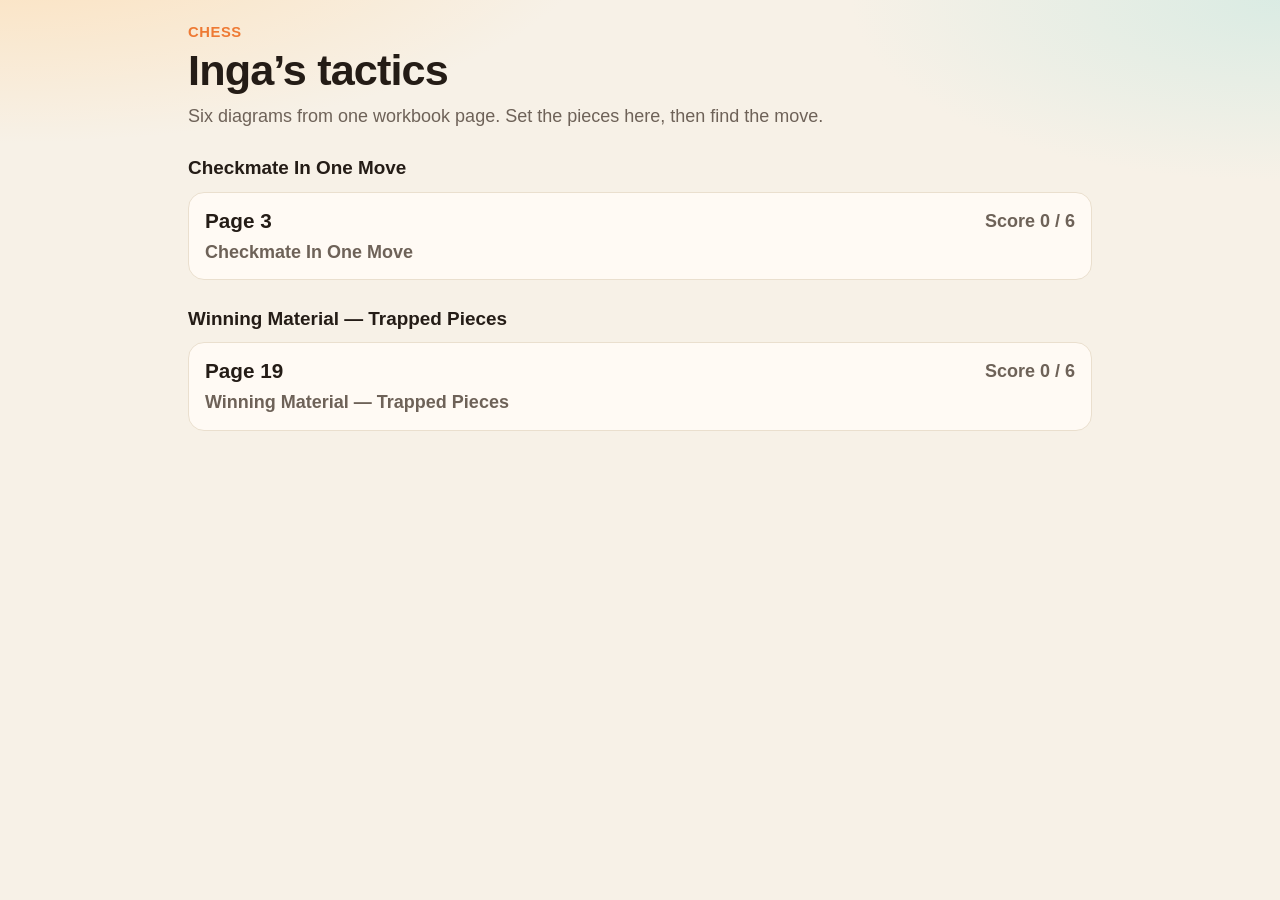
==== chess/index.html @ a0900804 "Add Inga’s chess tactics pages for two workbook sheets. Serve a private practice app at chess/ with " ====
<!DOCTYPE html>
<html lang="en">
<head>
  <meta charset="utf-8">
  <meta name="viewport" content="width=device-width, initial-scale=1, viewport-fit=cover">
  <meta name="robots" content="noindex, nofollow">
  <title>Inga’s chess</title>
  <meta name="theme-color" content="#f7f1e7">
  <meta name="color-scheme" content="light">
  <link rel="stylesheet" href="vendor/chessground.base.css">
  <link rel="stylesheet" href="vendor/chessground.brown.css">
  <link rel="stylesheet" href="vendor/chessground.cburnett.css">
  <link rel="stylesheet" href="styles.css">
</head>
<body>
  <main id="view-list" class="view"></main>
  <main id="view-play" class="view" hidden></main>
  <main id="view-check" class="view" hidden></main>
  <script type="module" src="app.js"></script>
</body>
</html>
---- chess/vendor/chessground.base.css ----
.cg-wrap {
  box-sizing: content-box;
  position: relative;
  display: block;
}

cg-container {
  position: absolute;
  width: 100%;
  height: 100%;
  display: block;
  top: 0;
}

cg-board {
  position: absolute;
  top: 0;
  left: 0;
  width: 100%;
  height: 100%;
  -webkit-user-select: none;
  -moz-user-select: none;
  -ms-user-select: none;
  user-select: none;
  line-height: 0;
  background-size: cover;
}

.cg-wrap.manipulable cg-board {
  cursor: pointer;
}

cg-board square {
  position: absolute;
  top: 0;
  left: 0;
  width: 12.5%;
  height: 12.5%;
  pointer-events: none;
}

cg-board square.move-dest {
  pointer-events: auto;
}

cg-board square.last-move {
  will-change: transform;
}

.cg-wrap piece {
  position: absolute;
  top: 0;
  left: 0;
  width: 12.5%;
  height: 12.5%;
  background-size: cover;
  z-index: 2;
  will-change: transform;
  pointer-events: none;
}

cg-board piece.dragging {
  cursor: move;
  /* !important to override z-index from 3D piece inline style */
  z-index: 11 !important;
}

piece.anim {
  z-index: 8;
}

piece.fading {
  z-index: 1;
  opacity: 0.5;
}

.cg-wrap piece.ghost {
  opacity: 0.3;
}

.cg-wrap piece svg {
  overflow: hidden;
  position: relative;
  top: 0px;
  left: 0px;
  width: 100%;
  height: 100%;
  pointer-events: none;
  z-index: 2;
  opacity: 0.6;
}

.cg-wrap cg-auto-pieces,
.cg-wrap .cg-shapes,
.cg-wrap .cg-custom-svgs {
  overflow: visible;
  position: absolute;
  top: 0px;
  left: 0px;
  width: 100%;
  height: 100%;
  pointer-events: none;
}

.cg-wrap cg-auto-pieces {
  z-index: 2;
}

.cg-wrap cg-auto-pieces piece {
  opacity: 0.3;
}

.cg-wrap .cg-shapes {
  overflow: hidden;
  opacity: 0.6;
  z-index: 2;
}

.cg-wrap .cg-custom-svgs {
  /* over piece.anim = 8, but under piece.dragging = 11 */
  z-index: 9;
}

.cg-wrap .cg-custom-svgs svg {
  overflow: visible;
}

.cg-wrap coords {
  position: absolute;
  display: flex;
  pointer-events: none;
  opacity: 0.8;
  font-family: sans-serif;
  font-size: 9px;
}

.cg-wrap coords.ranks {
  left: 4px;
  top: -20px;
  flex-flow: column-reverse;
  height: 100%;
  width: 12px;
}

.cg-wrap coords.ranks.black {
  flex-flow: column;
}

.cg-wrap coords.ranks.left {
  left: -15px;
  align-items: flex-end;
}

.cg-wrap coords.files {
  bottom: -4px;
  left: 24px;
  flex-flow: row;
  width: 100%;
  height: 16px;
  text-transform: uppercase;
  text-align: center;
}

.cg-wrap coords.files.black {
  flex-flow: row-reverse;
}

.cg-wrap coords coord {
  flex: 1 1 auto;
}

.cg-wrap coords.ranks coord {
  transform: translateY(39%);
}

.cg-wrap coords.squares {
  bottom: 0;
  left: 0;
  text-transform: uppercase;
  text-align: right;
  flex-flow: column-reverse;
  height: 100%;
  width: 12.5%;
}

.cg-wrap coords.squares.black {
  flex-flow: column;
}

.cg-wrap coords.squares.left {
  text-align: left;
}

.cg-wrap coords.squares coord {
  padding: 6% 4%;
}

.cg-wrap coords.squares.rank2 {
  transform: translateX(100%);
}

.cg-wrap coords.squares.rank3 {
  transform: translateX(200%);
}

.cg-wrap coords.squares.rank4 {
  transform: translateX(300%);
}

.cg-wrap coords.squares.rank5 {
  transform: translateX(400%);
}

.cg-wrap coords.squares.rank6 {
  transform: translateX(500%);
}

.cg-wrap coords.squares.rank7 {
  transform: translateX(600%);
}

.cg-wrap coords.squares.rank8 {
  transform: translateX(700%);
}
---- chess/vendor/chessground.brown.css ----
/** Colored board squares as an embedded SVG */
cg-board {
  background-color: #f0d9b5;
  background-image: url('[data-uri]');
}

/** Interactive board square colors */
cg-board square.move-dest {
  background: radial-gradient(rgba(20, 85, 30, 0.5) 22%, #208530 0, rgba(0, 0, 0, 0.3) 0, rgba(0, 0, 0, 0) 0);
}
cg-board square.premove-dest {
  background: radial-gradient(rgba(20, 30, 85, 0.5) 22%, #203085 0, rgba(0, 0, 0, 0.3) 0, rgba(0, 0, 0, 0) 0);
}
cg-board square.oc.move-dest {
  background: radial-gradient(transparent 0%, transparent 80%, rgba(20, 85, 0, 0.3) 80%);
}
cg-board square.oc.premove-dest {
  background: radial-gradient(transparent 0%, transparent 80%, rgba(20, 30, 85, 0.2) 80%);
}
cg-board square.move-dest:hover {
  background: rgba(20, 85, 30, 0.3);
}
cg-board square.premove-dest:hover {
  background: rgba(20, 30, 85, 0.2);
}
cg-board square.last-move {
  background-color: rgba(155, 199, 0, 0.41);
}
cg-board square.selected {
  background-color: rgba(20, 85, 30, 0.5);
}
cg-board square.check {
  background: radial-gradient(
    ellipse at center,
    rgba(255, 0, 0, 1) 0%,
    rgba(231, 0, 0, 1) 25%,
    rgba(169, 0, 0, 0) 89%,
    rgba(158, 0, 0, 0) 100%
  );
}
cg-board square.current-premove {
  background-color: rgba(20, 30, 85, 0.5);
}

/** Alternating colors in rank/file/square labels */
.cg-wrap coords:nth-child(odd) coord:nth-child(even),
.cg-wrap coords.squares:nth-child(even) coord:nth-child(odd),
.cg-wrap.orientation-black coords.files:nth-child(even) coord:nth-child(odd),
.cg-wrap coords.files:nth-child(even) coord:nth-child(even) {
  color: rgba(72, 72, 72, 0.8);
}

.cg-wrap coords:nth-child(odd) coord:nth-child(odd),
.cg-wrap coords.squares:nth-child(even) coord:nth-child(even),
.cg-wrap.orientation-black coords.files:nth-child(even) coord:nth-child(even),
.cg-wrap coords.files:nth-child(even) coord:nth-child(odd) {
  color: rgba(255, 255, 255, 0.8);
}
---- chess/vendor/chessground.cburnett.css ----
/** Embedded SVGs for all chess pieces */
.cg-wrap piece.pawn.white {
  background-image: url('[data-uri]');
}
.cg-wrap piece.bishop.white {
  background-image: url('[data-uri]');
}
.cg-wrap piece.knight.white {
  background-image: url('[data-uri]');
}
.cg-wrap piece.rook.white {
  background-image: url('[data-uri]');
}
.cg-wrap piece.queen.white {
  background-image: url('[data-uri]');
}
.cg-wrap piece.king.white {
  background-image: url('[data-uri]');
}
.cg-wrap piece.pawn.black {
  background-image: url('[data-uri]');
}
.cg-wrap piece.bishop.black {
  background-image: url('[data-uri]');
}
.cg-wrap piece.knight.black {
  background-image: url('[data-uri]');
}
.cg-wrap piece.rook.black {
  background-image: url('[data-uri]');
}
.cg-wrap piece.queen.black {
  background-image: url('[data-uri]');
}
.cg-wrap piece.king.black {
  background-image: url('[data-uri]');
}
---- chess/styles.css ----
:root {
  --paper: #f7f1e7;
  --paper-2: #fffaf4;
  --ink: #241c16;
  --soft: #6e6258;
  --line: #eadfce;
  --persimmon: #ee7a34;
  --teal: #148077;
  --bad: #9c3b2e;
  color-scheme: light;
  font-family: ui-rounded, "Avenir Next", "Segoe UI", Inter, "Noto Sans", sans-serif;
  font-size: 18px;
  line-height: 1.4;
  color: var(--ink);
}

* { box-sizing: border-box; }

html, body {
  margin: 0;
  min-height: 100%;
  background: var(--paper);
}

body {
  min-height: 100dvh;
  background-image:
    radial-gradient(ellipse 90% 46% at 0% -8%, rgba(255, 214, 160, 0.65), transparent 52%),
    radial-gradient(ellipse 70% 42% at 100% 0%, rgba(190, 230, 224, 0.5), transparent 48%);
}

button, input { font: inherit; color: inherit; }
button { cursor: pointer; }

a { color: var(--teal); font-weight: 650; }
a:focus-visible, button:focus-visible, input:focus-visible {
  outline: 3px solid var(--teal);
  outline-offset: 3px;
}

.wrap {
  width: min(52rem, 100%);
  margin: 0 auto;
  padding: calc(22px + env(safe-area-inset-top)) 16px calc(28px + env(safe-area-inset-bottom));
}

.kicker {
  margin: 0 0 4px;
  color: var(--persimmon);
  font-size: 0.82rem;
  font-weight: 750;
  letter-spacing: 0.04em;
  text-transform: uppercase;
}

h1 {
  margin: 0;
  font-size: clamp(1.8rem, 5vw, 2.4rem);
  line-height: 1.1;
  letter-spacing: -0.02em;
}

.lede { margin: 10px 0 0; color: var(--soft); max-width: 36rem; }

.group { margin-top: 26px; }
.group h2 { margin: 0 0 8px; font-size: 1.05rem; }

.page-link {
  display: grid;
  grid-template-columns: 1fr auto;
  gap: 4px 12px;
  margin-top: 10px;
  padding: 14px 16px;
  background: var(--paper-2);
  border: 1px solid var(--line);
  border-radius: 16px;
  text-decoration: none;
  color: inherit;
}

.page-link strong { font-size: 1.15rem; }
.page-link span { color: var(--soft); }
.score-pill {
  align-self: center;
  font-weight: 750;
  color: var(--teal);
}
.done { color: var(--persimmon); }

.play-top, .check-top {
  display: flex;
  justify-content: space-between;
  align-items: end;
  gap: 12px;
  margin-bottom: 12px;
}

.play-top p, .check-top p { margin: 0; }

.stage {
  display: grid;
  gap: 16px;
}

@media (min-width: 860px) {
  .stage { grid-template-columns: minmax(280px, 560px) minmax(220px, 1fr); align-items: start; }
}

.board-wrap {
  width: min(96vw, 70dvh, 560px);
  aspect-ratio: 1;
}

.board-wrap > div, .board-wrap .cg-wrap { width: 100%; height: 100%; }

.side {
  background: var(--paper-2);
  border: 1px solid var(--line);
  border-radius: 16px;
  padding: 14px;
}

.note {
  min-height: 1.4em;
  margin: 0 0 12px;
  font-weight: 700;
}
.note.bad { color: var(--bad); }
.note.good { color: var(--teal); }

.actions { display: flex; flex-wrap: wrap; gap: 8px; }

button.go, a.go {
  border: 0;
  border-radius: 12px;
  padding: 10px 14px;
  background: var(--persimmon);
  color: #fffaf4;
  font-weight: 750;
  text-decoration: none;
}
button.quiet {
  border: 1px solid var(--line);
  border-radius: 12px;
  padding: 10px 14px;
  background: transparent;
}

.photo {
  width: 100%;
  border-radius: 12px;
  margin: 8px 0 18px;
  background: #fff;
}

.checks {
  display: grid;
  gap: 18px;
}

@media (min-width: 720px) {
  .checks { grid-template-columns: 1fr 1fr; }
}

.check-card h3 { margin: 0 0 8px; }
.mini {
  width: min(100%, 280px);
  aspect-ratio: 1;
}
.mini > div, .mini .cg-wrap { width: 100%; height: 100%; }
.fen {
  display: block;
  width: min(100%, 280px);
  margin-top: 8px;
  font-family: ui-monospace, monospace;
  font-size: 0.75rem;
}

.missing { color: var(--soft); }
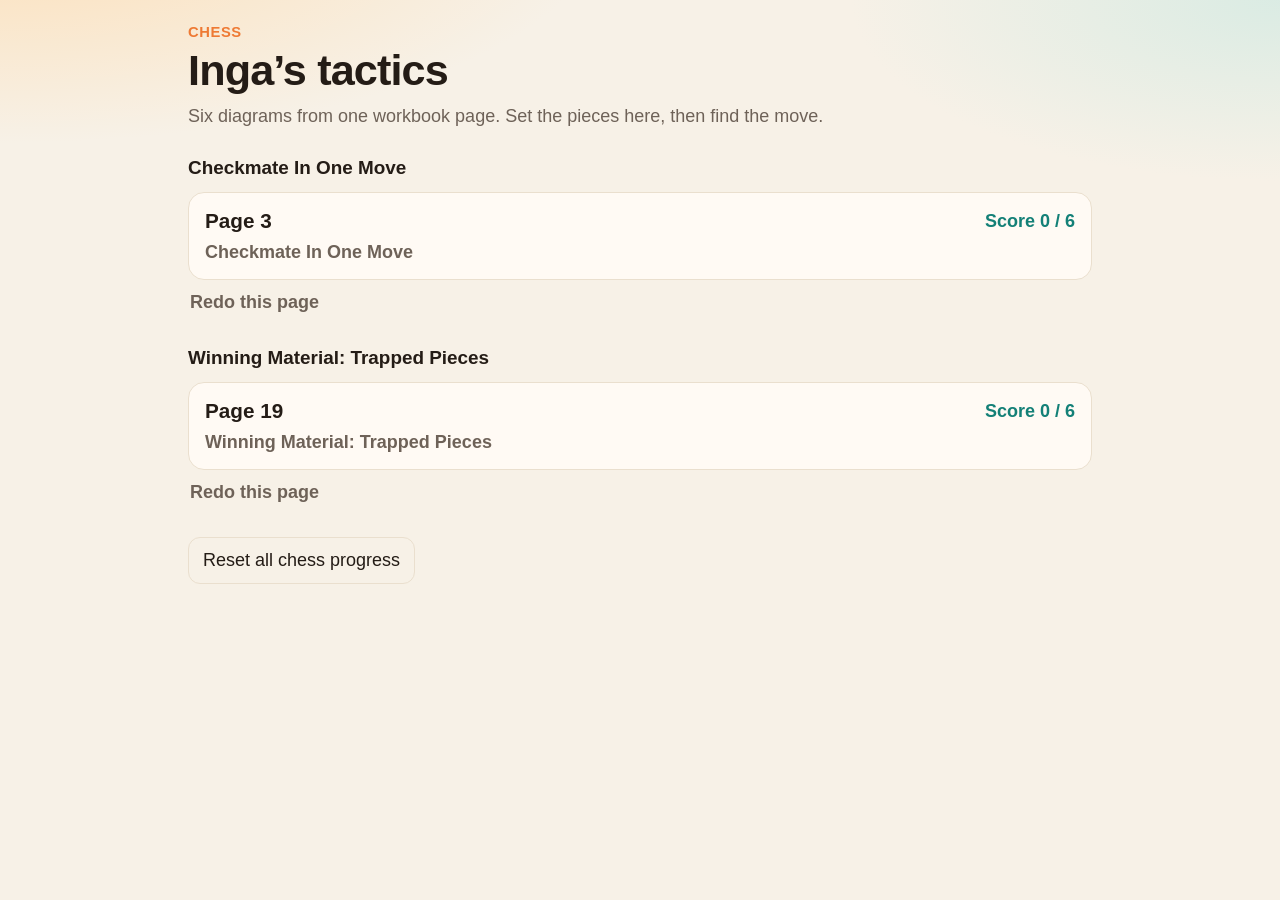
==== commit 820f26ea: "Stop hinted chess puzzles from counting toward the score. A puzzle adds to n/6 only when it is solve" ====
--- a/chess/index.html
+++ b/chess/index.html
@@ -16,6 +16,12 @@
   <main id="view-list" class="view"></main>
   <main id="view-play" class="view" hidden></main>
   <main id="view-check" class="view" hidden></main>
+  <dialog id="reset-all" aria-labelledby="reset-all-title">
+    <h2 id="reset-all-title">Reset all chess progress?</h2>
+    <p>This clears every page’s score on this device.</p>
+    <button type="button" class="hold" id="reset-hold"><span>Hold to reset</span></button>
+    <button type="button" class="go" id="reset-cancel" autofocus>Keep my scores</button>
+  </dialog>
   <script type="module" src="app.js"></script>
 </body>
 </html>
--- a/chess/styles.css
+++ b/chess/styles.css
@@ -80,12 +80,68 @@
 
 .page-link strong { font-size: 1.15rem; }
 .page-link span { color: var(--soft); }
-.score-pill {
+.score-pill,
+.page-link .score-pill {
   align-self: center;
   font-weight: 750;
   color: var(--teal);
 }
-.done { color: var(--persimmon); }
+.score-pill .with-hint,
+.page-link .score-pill .with-hint { color: var(--soft); font-weight: 650; }
+.score-pill.done,
+.page-link .score-pill.done { color: var(--persimmon); }
+
+.page-row { margin-top: 10px; }
+.page-row .page-link { margin-top: 0; }
+.redo {
+  margin-top: 6px;
+  border: 0;
+  background: transparent;
+  color: var(--soft);
+  font-weight: 650;
+  padding: 4px 2px;
+}
+.note.help { color: var(--soft); }
+
+.reset-all {
+  margin-top: 28px;
+}
+
+dialog {
+  width: min(24rem, calc(100% - 32px));
+  border: 0;
+  border-radius: 18px;
+  padding: 18px;
+  background: var(--paper-2);
+  color: var(--ink);
+}
+dialog::backdrop { background: rgba(36, 28, 22, 0.46); }
+dialog h2 { margin: 0; font-size: 1.35rem; }
+dialog p { margin: 8px 0 16px; color: var(--soft); }
+.hold {
+  position: relative;
+  isolation: isolate;
+  overflow: hidden;
+  width: 100%;
+  min-height: 52px;
+  margin-bottom: 10px;
+  border: 2px solid #e4c2b4;
+  border-radius: 14px;
+  background: var(--paper-2);
+  color: #8a3b2a;
+  font-weight: 800;
+  touch-action: none;
+  user-select: none;
+}
+.hold::before {
+  content: "";
+  position: absolute;
+  inset: 0 auto 0 0;
+  width: calc(var(--hold, 0) * 100%);
+  background: #f6d2c6;
+  z-index: -1;
+}
+.hold span { position: relative; z-index: 1; }
 
 .play-top, .check-top {
   display: flex;
@@ -93,6 +149,12 @@
   align-items: end;
   gap: 12px;
   margin-bottom: 12px;
+}
+
+.score-pill { white-space: nowrap; }
+
+@media (max-width: 640px) {
+  .play-top, .check-top { flex-direction: column; align-items: flex-start; }
 }
 
 .play-top p, .check-top p { margin: 0; }
